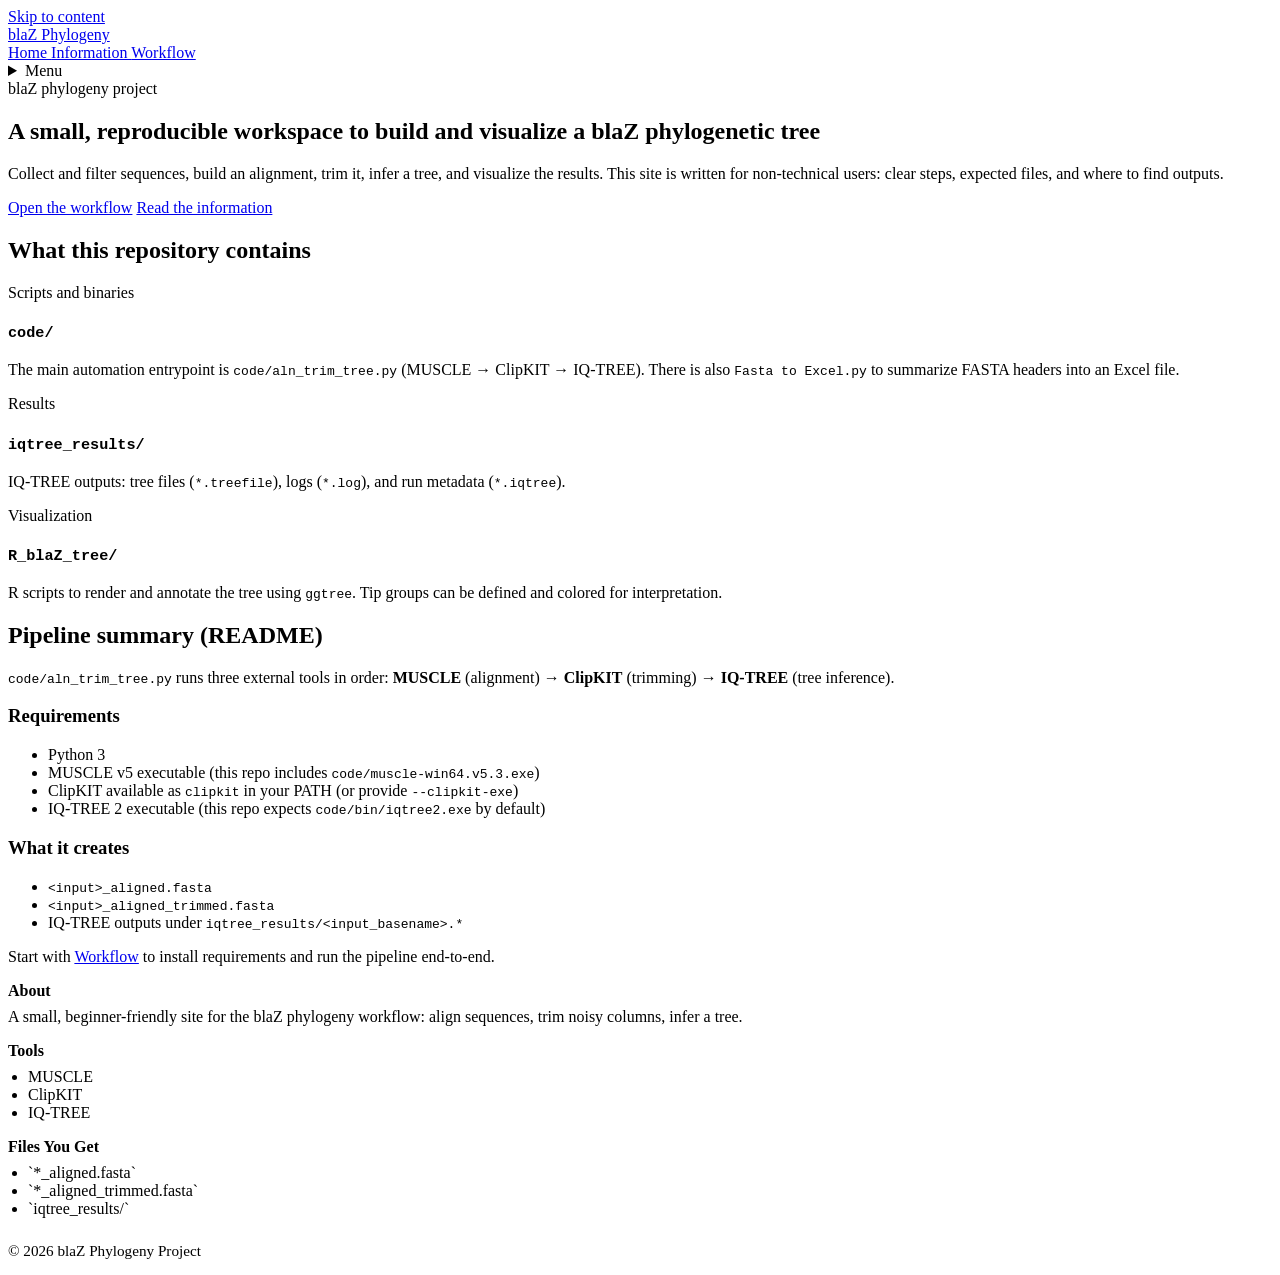
==== docs/index.html @ 49923870 "Remove index.html and add new documentation files for the blaZ Phylogeny Project, including about, g" ====
<!DOCTYPE html><html lang="en"> <head><meta charset="UTF-8"><meta name="viewport" content="width=device-width, initial-scale=1"><meta name="description" content="Learn about the blaZ Phylogeny Project - Bioinformatics analysis for antibiotic resistance genes"><title>Home | blaZ Phylogeny</title><link rel="icon" type="image/svg+xml" href="/favicon.svg"><link rel="stylesheet" href="/_astro/Layout.DO8YspjS.css"></head> <body> <a class="skip-link" href="#main">Skip to content</a> <header class="site-header"> <div class="container"> <div class="header-row"> <a class="brand" href="/" aria-label="blaZ Phylogeny"> <span class="brand-mark" aria-hidden="true"></span> <span>blaZ Phylogeny</span> </a> <nav class="nav nav-desktop" aria-label="Primary"> <a class="nav-link is-active" href="/" aria-current="page"> Home </a><a class="nav-link" href="/about"> Information </a><a class="nav-link" href="/guide"> Workflow </a> </nav> <details class="nav-mobile"> <summary aria-label="Open menu">Menu</summary> <nav class="nav-mobile-panel" aria-label="Mobile"> <a class="nav-link is-active" href="/" aria-current="page"> Home </a><a class="nav-link" href="/about"> Information </a><a class="nav-link" href="/guide"> Workflow </a> </nav> </details> </div> </div> </header> <main id="main" class="main">  <div class="container"> <section class="hero"> <div class="kicker">blaZ phylogeny project</div> <h1>A small, reproducible workspace to build and visualize a blaZ phylogenetic tree</h1> <p class="lead">
Collect and filter sequences, build an alignment, trim it, infer a tree, and visualize the results.
        This site is written for non-technical users: clear steps, expected files, and where to find outputs.
</p> <div class="actions"> <a class="btn btn-primary" href="/guide">Open the workflow</a> <a class="btn btn-secondary" href="/about">Read the information</a> </div> </section> <section class="section"> <h2>What this repository contains</h2> <div class="grid-3" style="margin-top: 1rem;"> <div class="card"> <div class="muted">Scripts and binaries</div> <h3><code>code/</code></h3> <p class="muted">
The main automation entrypoint is <code>code/aln_trim_tree.py</code> (MUSCLE → ClipKIT → IQ-TREE).
            There is also <code>Fasta to Excel.py</code> to summarize FASTA headers into an Excel file.
</p> </div> <div class="card"> <div class="muted">Results</div> <h3><code>iqtree_results/</code></h3> <p class="muted">
IQ-TREE outputs: tree files (<code>*.treefile</code>), logs (<code>*.log</code>), and run metadata (<code>*.iqtree</code>).
</p> </div> <div class="card"> <div class="muted">Visualization</div> <h3><code>R_blaZ_tree/</code></h3> <p class="muted">
R scripts to render and annotate the tree using <code>ggtree</code>.
            Tip groups can be defined and colored for interpretation.
</p> </div> </div> </section> <section class="section"> <h2>Pipeline summary (README)</h2> <div class="callout" style="margin-top: 1rem;"> <div class="prose"> <p> <code>code/aln_trim_tree.py</code> runs three external tools in order:
<strong>MUSCLE</strong> (alignment) → <strong>ClipKIT</strong> (trimming) → <strong>IQ-TREE</strong> (tree inference).
</p> <h3>Requirements</h3> <ul> <li>Python 3</li> <li>MUSCLE v5 executable (this repo includes <code>code/muscle-win64.v5.3.exe</code>)</li> <li>ClipKIT available as <code>clipkit</code> in your PATH (or provide <code>--clipkit-exe</code>)</li> <li>IQ-TREE 2 executable (this repo expects <code>code/bin/iqtree2.exe</code> by default)</li> </ul> <h3>What it creates</h3> <ul> <li><code>&lt;input&gt;_aligned.fasta</code></li> <li><code>&lt;input&gt;_aligned_trimmed.fasta</code></li> <li>IQ-TREE outputs under <code>iqtree_results/&lt;input_basename&gt;.*</code></li> </ul> <p>
Start with <a href="/guide">Workflow</a> to install requirements and run the pipeline end-to-end.
</p> </div> </div> </section> </div>  </main> <footer class="footer"> <div class="container"> <div class="footer-grid"> <div> <strong>About</strong> <p class="muted" style="margin-top: 0.5rem;">
A small, beginner-friendly site for the blaZ phylogeny workflow: align sequences, trim noisy columns, infer a tree.
</p> </div> <div> <strong>Tools</strong> <ul style="margin-top: 0.5rem; padding-left: 1.25rem;" class="muted"> <li>MUSCLE</li> <li>ClipKIT</li> <li>IQ-TREE</li> </ul> </div> <div> <strong>Files You Get</strong> <ul style="margin-top: 0.5rem; padding-left: 1.25rem;" class="muted"> <li>`*_aligned.fasta`</li> <li>`*_aligned_trimmed.fasta`</li> <li>`iqtree_results/`</li> </ul> </div> </div> <p class="muted" style="margin-top: 1.5rem; font-size: 0.95rem;">
© 2026 blaZ Phylogeny Project
</p> </div> </footer> </body></html>
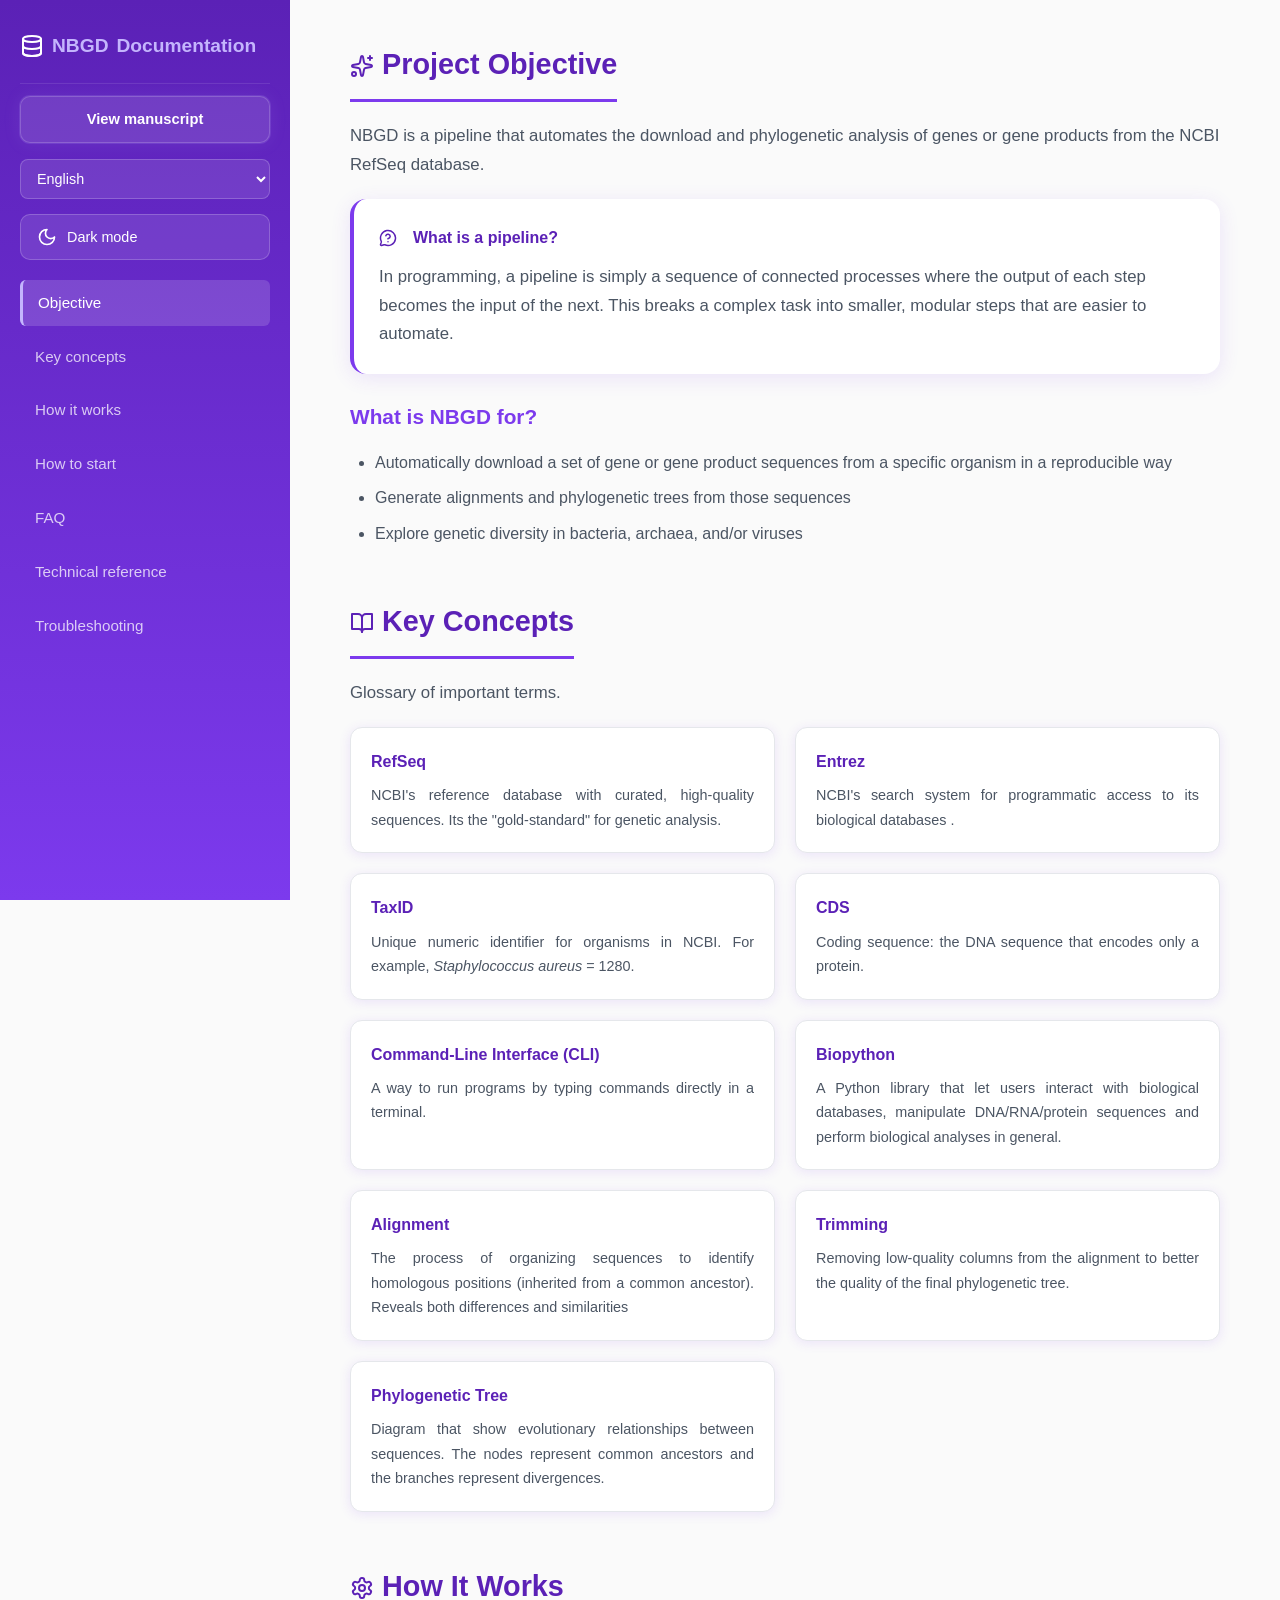
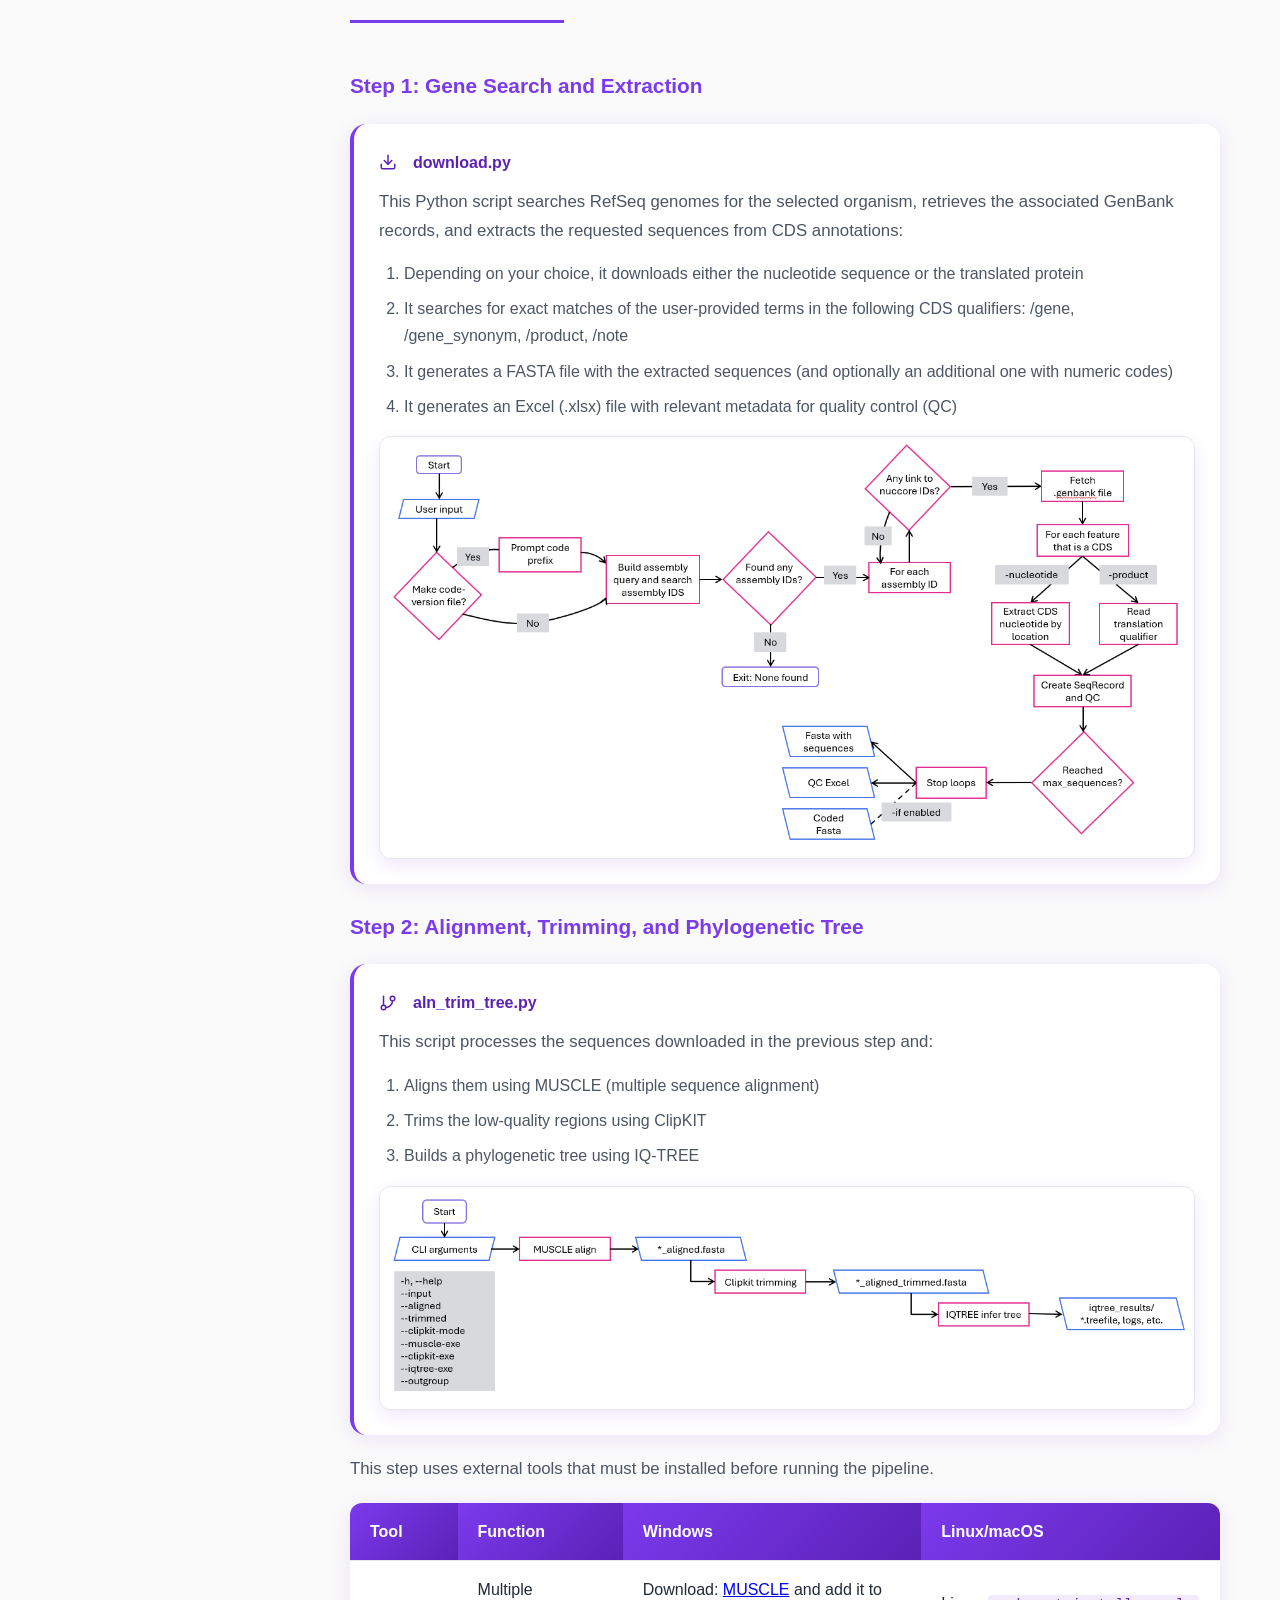
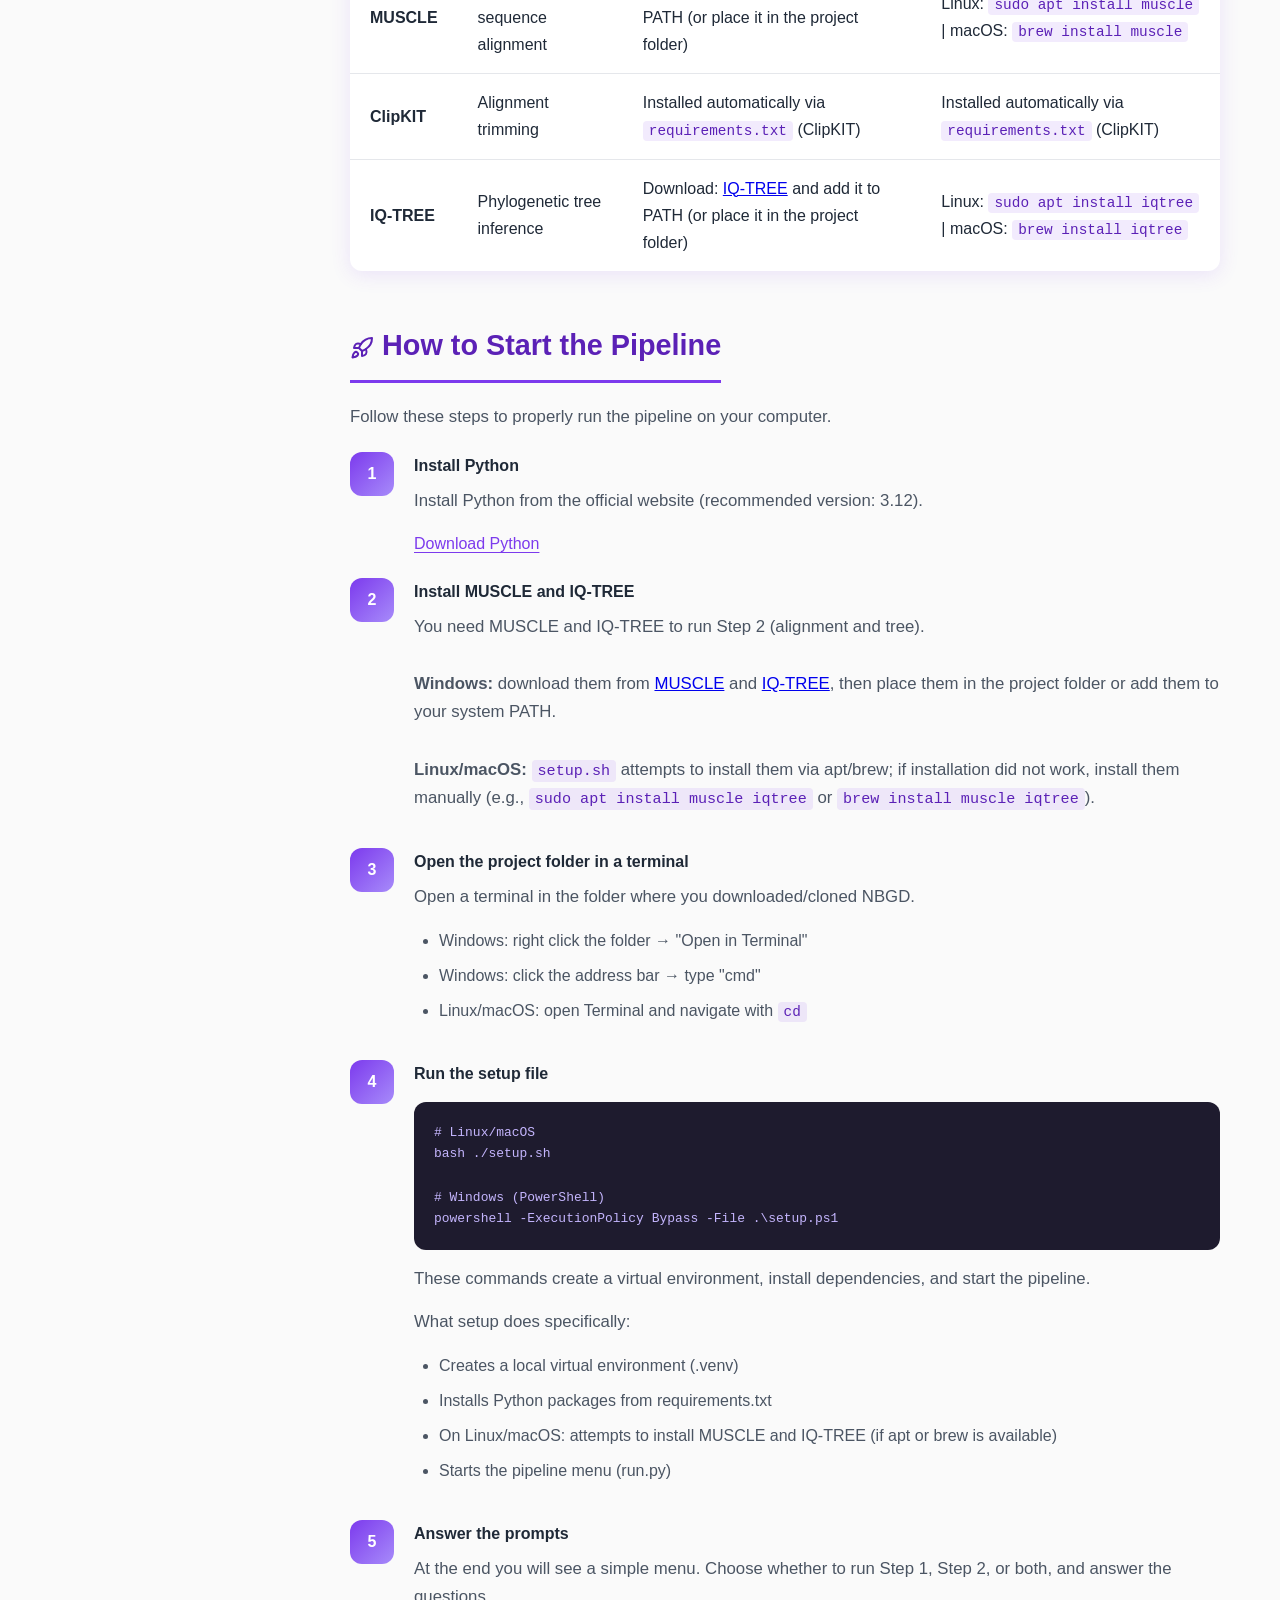
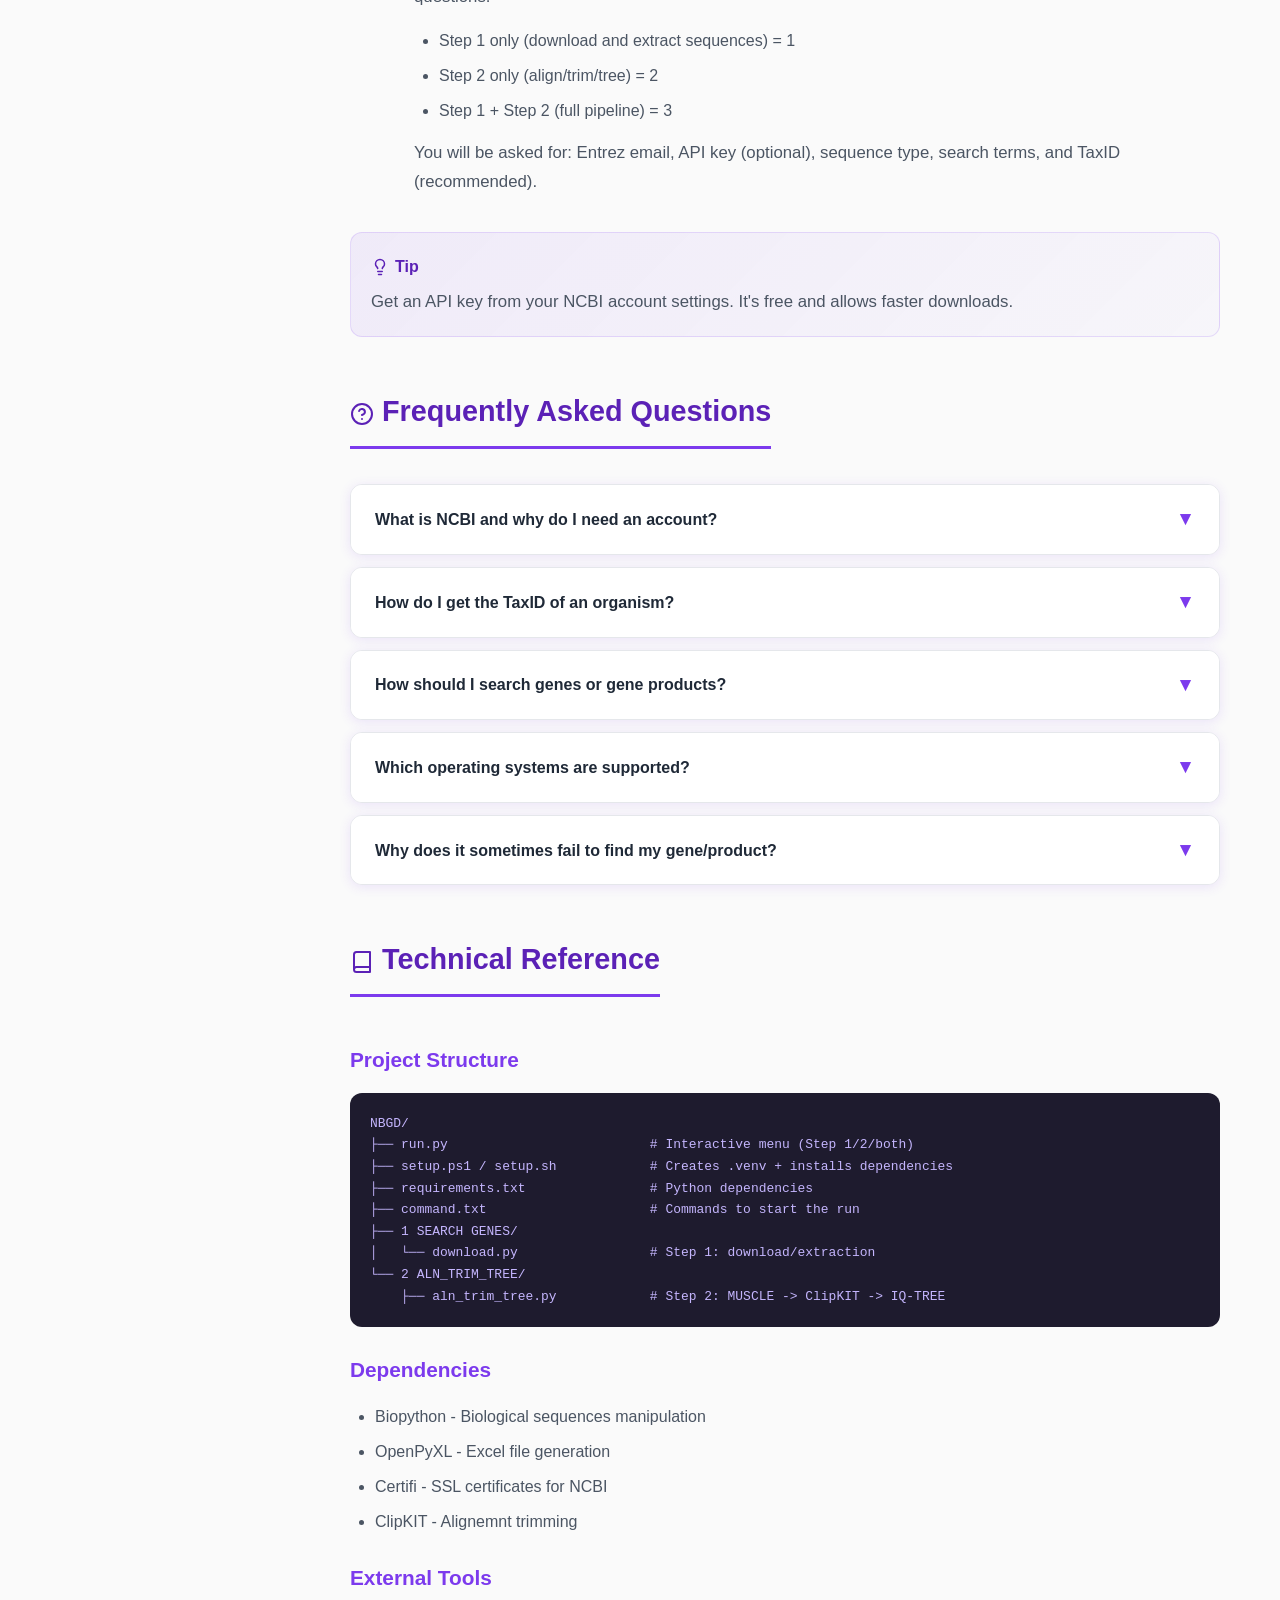
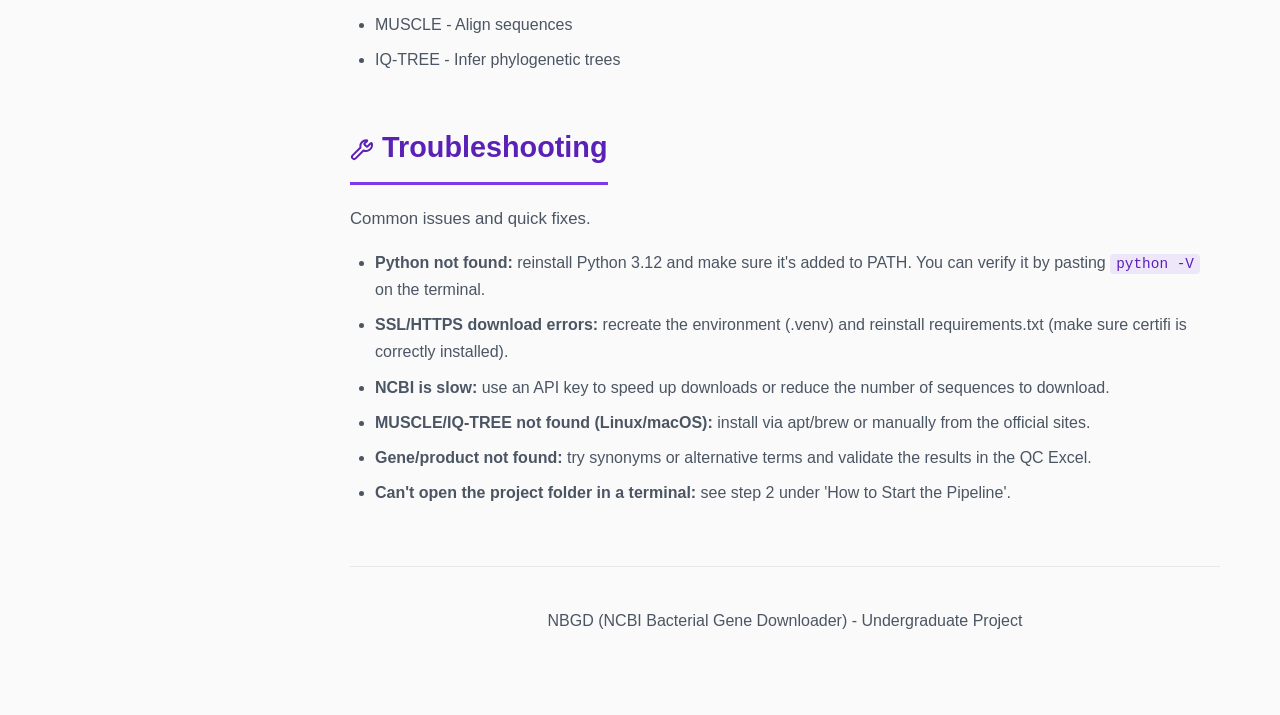
==== commit fd526436: "webpage" ====
--- a/docs/index.html
+++ b/docs/index.html
@@ -1,20 +1,297 @@
-<!DOCTYPE html><html lang="en"> <head><meta charset="UTF-8"><meta name="viewport" content="width=device-width, initial-scale=1"><meta name="description" content="Learn about the blaZ Phylogeny Project - Bioinformatics analysis for antibiotic resistance genes"><title>Home | blaZ Phylogeny</title><link rel="icon" type="image/svg+xml" href="/favicon.svg"><link rel="stylesheet" href="/_astro/Layout.DO8YspjS.css"></head> <body> <a class="skip-link" href="#main">Skip to content</a> <header class="site-header"> <div class="container"> <div class="header-row"> <a class="brand" href="/" aria-label="blaZ Phylogeny"> <span class="brand-mark" aria-hidden="true"></span> <span>blaZ Phylogeny</span> </a> <nav class="nav nav-desktop" aria-label="Primary"> <a class="nav-link is-active" href="/" aria-current="page"> Home </a><a class="nav-link" href="/about"> Information </a><a class="nav-link" href="/guide"> Workflow </a> </nav> <details class="nav-mobile"> <summary aria-label="Open menu">Menu</summary> <nav class="nav-mobile-panel" aria-label="Mobile"> <a class="nav-link is-active" href="/" aria-current="page"> Home </a><a class="nav-link" href="/about"> Information </a><a class="nav-link" href="/guide"> Workflow </a> </nav> </details> </div> </div> </header> <main id="main" class="main">  <div class="container"> <section class="hero"> <div class="kicker">blaZ phylogeny project</div> <h1>A small, reproducible workspace to build and visualize a blaZ phylogenetic tree</h1> <p class="lead">
-Collect and filter sequences, build an alignment, trim it, infer a tree, and visualize the results.
-        This site is written for non-technical users: clear steps, expected files, and where to find outputs.
-</p> <div class="actions"> <a class="btn btn-primary" href="/guide">Open the workflow</a> <a class="btn btn-secondary" href="/about">Read the information</a> </div> </section> <section class="section"> <h2>What this repository contains</h2> <div class="grid-3" style="margin-top: 1rem;"> <div class="card"> <div class="muted">Scripts and binaries</div> <h3><code>code/</code></h3> <p class="muted">
-The main automation entrypoint is <code>code/aln_trim_tree.py</code> (MUSCLE → ClipKIT → IQ-TREE).
-            There is also <code>Fasta to Excel.py</code> to summarize FASTA headers into an Excel file.
-</p> </div> <div class="card"> <div class="muted">Results</div> <h3><code>iqtree_results/</code></h3> <p class="muted">
-IQ-TREE outputs: tree files (<code>*.treefile</code>), logs (<code>*.log</code>), and run metadata (<code>*.iqtree</code>).
-</p> </div> <div class="card"> <div class="muted">Visualization</div> <h3><code>R_blaZ_tree/</code></h3> <p class="muted">
-R scripts to render and annotate the tree using <code>ggtree</code>.
-            Tip groups can be defined and colored for interpretation.
-</p> </div> </div> </section> <section class="section"> <h2>Pipeline summary (README)</h2> <div class="callout" style="margin-top: 1rem;"> <div class="prose"> <p> <code>code/aln_trim_tree.py</code> runs three external tools in order:
-<strong>MUSCLE</strong> (alignment) → <strong>ClipKIT</strong> (trimming) → <strong>IQ-TREE</strong> (tree inference).
-</p> <h3>Requirements</h3> <ul> <li>Python 3</li> <li>MUSCLE v5 executable (this repo includes <code>code/muscle-win64.v5.3.exe</code>)</li> <li>ClipKIT available as <code>clipkit</code> in your PATH (or provide <code>--clipkit-exe</code>)</li> <li>IQ-TREE 2 executable (this repo expects <code>code/bin/iqtree2.exe</code> by default)</li> </ul> <h3>What it creates</h3> <ul> <li><code>&lt;input&gt;_aligned.fasta</code></li> <li><code>&lt;input&gt;_aligned_trimmed.fasta</code></li> <li>IQ-TREE outputs under <code>iqtree_results/&lt;input_basename&gt;.*</code></li> </ul> <p>
-Start with <a href="/guide">Workflow</a> to install requirements and run the pipeline end-to-end.
-</p> </div> </div> </section> </div>  </main> <footer class="footer"> <div class="container"> <div class="footer-grid"> <div> <strong>About</strong> <p class="muted" style="margin-top: 0.5rem;">
-A small, beginner-friendly site for the blaZ phylogeny workflow: align sequences, trim noisy columns, infer a tree.
-</p> </div> <div> <strong>Tools</strong> <ul style="margin-top: 0.5rem; padding-left: 1.25rem;" class="muted"> <li>MUSCLE</li> <li>ClipKIT</li> <li>IQ-TREE</li> </ul> </div> <div> <strong>Files You Get</strong> <ul style="margin-top: 0.5rem; padding-left: 1.25rem;" class="muted"> <li>`*_aligned.fasta`</li> <li>`*_aligned_trimmed.fasta`</li> <li>`iqtree_results/`</li> </ul> </div> </div> <p class="muted" style="margin-top: 1.5rem; font-size: 0.95rem;">
-© 2026 blaZ Phylogeny Project
-</p> </div> </footer> </body></html>+<!DOCTYPE html>
+<html lang="es">
+<head>
+    <meta charset="UTF-8">
+    <meta name="viewport" content="width=device-width, initial-scale=1.0">
+    <title>NBGD Documentación</title>
+    <link rel="stylesheet" href="styles.css">
+</head>
+<body>
+    <nav class="sidebar">
+        <div class="sidebar-logo">
+        <svg xmlns="http://www.w3.org/2000/svg" width="24" height="24" viewBox="0 0 24 24" fill="none" stroke="currentColor" stroke-width="2" stroke-linecap="round" stroke-linejoin="round"><ellipse cx="12" cy="5" rx="9" ry="3"/><path d="M3 5v14c0 1.66 4 3 9 3s9-1.34 9-3V5"/><path d="M3 12c0 1.66 4 3 9 3s9-1.34 9-3"/><path d="M3 19c0 1.66 4 3 9 3s9-1.34 9-3"/></svg>
+        <span data-i18n="nav.logo">NBGD</span> <span data-i18n="nav.documentation">Documentación</span>
+    </div>
+
+        <a class="manuscript-button" href="NBDG.PDF" target="_blank" rel="noopener" data-i18n="nav.manuscript">Ver manuscrito</a>
+
+        <div class="language-selector">
+            <select id="languageSelect">
+                <option value="es">Español</option>
+                <option value="ca">Català</option>
+                <option value="en">English</option>
+            </select>
+        </div>
+        <button class="theme-toggle" id="themeToggle" aria-label="Cambiar modo oscuro">
+            <svg class="theme-icon theme-icon-moon" xmlns="http://www.w3.org/2000/svg" width="20" height="20" viewBox="0 0 24 24" fill="none" stroke="currentColor" stroke-width="2" stroke-linecap="round" stroke-linejoin="round"><path d="M12 3a6 6 0 0 0 9 9 9 9 0 1 1-9-9Z"/></svg>
+            <svg class="theme-icon theme-icon-sun" xmlns="http://www.w3.org/2000/svg" width="20" height="20" viewBox="0 0 24 24" fill="none" stroke="currentColor" stroke-width="2" stroke-linecap="round" stroke-linejoin="round" style="display: none;"><circle cx="12" cy="12" r="4"/><path d="M12 2v2"/><path d="M12 20v2"/><path d="m4.93 4.93 1.41 1.41"/><path d="m17.66 17.66 1.41 1.41"/><path d="M2 12h2"/><path d="M20 12h2"/><path d="m6.34 17.66-1.41 1.41"/><path d="m19.07 4.93-1.41 1.41"/></svg>
+            <span class="theme-text" data-i18n="theme.dark">Modo oscuro</span>
+        </button>
+        <ul class="nav-links">
+            <li><a href="#objective" data-i18n="nav.objective">Objetivo</a></li>
+            <li><a href="#concepts" data-i18n="nav.concepts">Conceptos clave</a></li>
+            <li><a href="#how-it-works" data-i18n="nav.howItWorks">Cómo funciona</a></li>
+            <li><a href="#getting-started" data-i18n="nav.gettingStarted">Inicio rápido</a></li>
+            <li><a href="#faq" data-i18n="nav.faq">FAQ</a></li>
+            <li><a href="#reference" data-i18n="nav.reference">Referencia técnica</a></li>
+            <li><a href="#troubleshooting" data-i18n="nav.troubleshooting">Troubleshooting</a></li>
+        </ul>
+    </nav>
+
+    <main class="main-content">
+        <div class="container">
+            <!-- Objective -->
+            <section id="objective">
+                <h2><svg xmlns="http://www.w3.org/2000/svg" width="24" height="24" viewBox="0 0 24 24" fill="none" stroke="currentColor" stroke-width="2" stroke-linecap="round" stroke-linejoin="round" class="lucide lucide-sparkles-icon lucide-sparkles" style="vertical-align: middle; margin-right: 8px;"><path d="M11.017 2.814a1 1 0 0 1 1.966 0l1.051 5.558a2 2 0 0 0 1.594 1.594l5.558 1.051a1 1 0 0 1 0 1.966l-5.558 1.051a2 2 0 0 0-1.594 1.594l-1.051 5.558a1 1 0 0 1-1.966 0l-1.051-5.558a2 2 0 0 0-1.594-1.594l-5.558-1.051a1 1 0 0 1 0-1.966l5.558-1.051a2 2 0 0 0 1.594-1.594z"/><path d="M20 2v4"/><path d="M22 4h-4"/><circle cx="4" cy="20" r="2"/></svg><span data-i18n="objective.title">Objetivo del Proyecto</span></h2>
+                <p data-i18n="objective.description">NBGD es una pipeline que automatiza la descarga y el análisis filogenético de genes o productos génicos desde la base de datos de NCBI RefSeq.</p>
+
+                <div class="card">
+                    <h4>
+                        <svg xmlns="http://www.w3.org/2000/svg" width="18" height="18" viewBox="0 0 24 24" fill="none" stroke="currentColor" stroke-width="2" stroke-linecap="round" stroke-linejoin="round" class="lucide lucide-message-circle-question-mark-icon lucide-message-circle-question-mark" style="vertical-align: middle; margin-right: 6px;"><path d="M2.992 16.342a2 2 0 0 1 .094 1.167l-1.065 3.29a1 1 0 0 0 1.236 1.168l3.413-.998a2 2 0 0 1 1.099.092 10 10 0 1 0-4.777-4.719"/><path d="M9.09 9a3 3 0 0 1 5.83 1c0 2-3 3-3 3"/><path d="M12 17h.01"/></svg>
+                        <span data-i18n="objective.whatIsPhylogeny">¿Qué es una pipeline?</span>
+                    </h4>
+                    <p data-i18n="objective.phylogenyDescription">En programación una pipeline no es más que una secuencia de procesos conectados entre sí, donde la salida de cada paso es la entrada del siguiente. Esto permite dividir una tarea compleja en pasos más pequeños y modulares, lo que hace que sea más fácil automatizarla.</p>
+                </div>
+
+                <h3 data-i18n="objective.purpose">¿Para qué sirve?</h3>
+                <ul id="objectivePurposes">
+                    <li>Descargar lotes grandes de secuencias de manera reproducible (RefSeq)</li>
+                    <li>Generar alineamientos y árboles filogenéticos a partir de un FASTA</li>
+                    <li>Hacer QC (control de calidad) con un Excel con metadatos</li>
+                    <li>Explorar diversidad genética en bacterias, arqueas o virus</li>
+                </ul>
+            </section>
+
+            <!-- Key Concepts -->
+            <section id="concepts">
+                <h2><svg xmlns="http://www.w3.org/2000/svg" width="24" height="24" viewBox="0 0 24 24" fill="none" stroke="currentColor" stroke-width="2" stroke-linecap="round" stroke-linejoin="round" style="vertical-align: middle; margin-right: 8px;"><path d="M2 3h6a4 4 0 0 1 4 4v14a3 3 0 0 0-3-3H2z"/><path d="M22 3h-6a4 4 0 0 0-4 4v14a3 3 0 0 1 3-3h7z"/></svg><span data-i18n="concepts.title">Conceptos Clave</span></h2>
+                <p data-i18n="concepts.description">Glosario de términos importantes para entender el pipeline y el análisis filogenético.</p>
+
+                <div class="glossary-grid">
+                    <div class="glossary-item">
+                        <h4 data-i18n="concepts.refSeq.title">RefSeq</h4>
+                        <p data-i18n="concepts.refSeq.description">Base de datos de referencia de NCBI con secuencias curadas y de alta calidad. Es el "estándar oficial" para análisis genéticos.</p>
+                    </div>
+                    <div class="glossary-item">
+                        <h4 data-i18n="concepts.entrez.title">Entrez</h4>
+                        <p data-i18n="concepts.entrez.description">Sistema de búsqueda de NCBI que permite acceder programáticamente a sus bases de datos biológicas.</p>
+                    </div>
+                    <div class="glossary-item">
+                        <h4 data-i18n="concepts.taxId.title">TaxID</h4>
+                        <p data-i18n-html="concepts.taxId.description">Identificador numérico único para organismos en NCBI. Por ejemplo, <em>Staphylococcus aureus</em> = 1280.</p>
+                    </div>
+                    <div class="glossary-item">
+                        <h4 data-i18n="concepts.cds.title">CDS (Coding DNA Sequence)</h4>
+                        <p data-i18n="concepts.cds.description">Secuencia de codificación: la parte del ADN que codifica para una proteína. Contiene la información genética real.</p>
+                    </div>
+                    <div class="glossary-item">
+                        <h4 data-i18n="concepts.cli.title">Command-Line Interface (CLI)</h4>
+                        <p data-i18n="concepts.cli.description">Interfaz de línea de comandos: una forma de ejecutar programas escribiendo comandos en una terminal.</p>
+                    </div>
+                    <div class="glossary-item">
+                        <h4 data-i18n="concepts.biopython.title">Biopython</h4>
+                        <p data-i18n="concepts.biopython.description">Librería de Python para manipular secuencias biológicas y formatos comunes (GenBank, FASTA, etc.).</p>
+                    </div>
+                    <div class="glossary-item">
+                        <h4 data-i18n="concepts.alignment.title">Alineamiento</h4>
+                        <p data-i18n="concepts.alignment.description">Proceso de organizar secuencias para identificar posiciones homologas (heredadas de un ancestro común). Revela similitudes y diferencias.</p>
+                    </div>
+                    <div class="glossary-item">
+                        <h4 data-i18n="concepts.trimming.title">Recorte (Trimming)</h4>
+                        <p data-i18n="concepts.trimming.description">Eliminar columnas dudosas o con muchos huecos del alineamiento para mejorar la calidad del árbol filogenético.</p>
+                    </div>
+                    <div class="glossary-item">
+                        <h4 data-i18n="concepts.phylogeneticTree.title">Árbol Filogenético</h4>
+                        <p data-i18n="concepts.phylogeneticTree.description">Diagma que muestra las relaciones evolutivas entre secuencias. Los nodos representan ancestros comunes y las ramas muestran divergencia.</p>
+                    </div>
+                </div>
+            </section>
+
+            <!-- How It Works -->
+            <section id="how-it-works">
+                <h2><svg xmlns="http://www.w3.org/2000/svg" width="24" height="24" viewBox="0 0 24 24" fill="none" stroke="currentColor" stroke-width="2" stroke-linecap="round" stroke-linejoin="round" style="vertical-align: middle; margin-right: 8px;"><path d="M12.22 2h-.44a2 2 0 0 0-2 2v.18a2 2 0 0 1-1 1.73l-.43.25a2 2 0 0 1-2 0l-.15-.08a2 2 0 0 0-2.73.73l-.22.38a2 2 0 0 0 .73 2.73l.15.1a2 2 0 0 1 1 1.72v.51a2 2 0 0 1-1 1.74l-.15.09a2 2 0 0 0-.73 2.73l.22.38a2 2 0 0 0 2.73.73l.15-.08a2 2 0 0 1 2 0l.43.25a2 2 0 0 1 1 1.73V20a2 2 0 0 0 2 2h.44a2 2 0 0 0 2-2v-.18a2 2 0 0 1 1-1.73l.43-.25a2 2 0 0 1 2 0l.15.08a2 2 0 0 0 2.73-.73l.22-.39a2 2 0 0 0-.73-2.73l-.15-.08a2 2 0 0 1-1-1.74v-.5a2 2 0 0 1 1-1.74l.15-.09a2 2 0 0 0 .73-2.73l-.22-.38a2 2 0 0 0-2.73-.73l-.15.08a2 2 0 0 1-2 0l-.43-.25a2 2 0 0 1-1-1.73V4a2 2 0 0 0-2-2z"/><circle cx="12" cy="12" r="3"/></svg><span data-i18n="howItWorks.title">Cómo Funciona</span></h2>
+
+                <h3 data-i18n="howItWorks.step1Title">Paso 1: Búsqueda y Extracción de Genes</h3>
+                <div class="card">
+                    <h4><svg xmlns="http://www.w3.org/2000/svg" width="18" height="18" viewBox="0 0 24 24" fill="none" stroke="currentColor" stroke-width="2" stroke-linecap="round" stroke-linejoin="round" style="vertical-align: middle; margin-right: 6px;"><path d="M21 15v4a2 2 0 0 1-2 2H5a2 2 0 0 1-2-2v-4"/><polyline points="7 10 12 15 17 10"/><line x1="12" x2="12" y1="15" y2="3"/></svg><span data-i18n="howItWorks.step1Script">download.py</span></h4>
+                    <p data-i18n="howItWorks.step1Description">Este script busca ensamblados RefSeq, sigue enlaces a nuccore y extrae secuencias por anotación:</p>
+                    <ol id="step1Items">
+                        <li>Permite elegir secuencias de nucleótido (CDS) o proteínas (traducción)</li>
+                        <li>Busca por términos (genes o productos) en qualifiers: /gene, /gene_synonym, /product, /note</li>
+                        <li>Genera un FASTA con las secuencias extraídas (y opcionalmente uno codificado)</li>
+                        <li>Genera un Excel (.xlsx) con metadatos para control de calidad (QC)</li>
+                    </ol>
+                    <figure class="workflow-figure">
+                        <img src="step1.PNG" alt="Workflow del paso 1 (download.py)" loading="lazy">
+                    </figure>
+                </div>
+
+                <h3 data-i18n="howItWorks.step2Title">Paso 2: Alineamiento, Poda y Árbol Filogenético</h3>
+                <div class="card">
+                    <h4><svg xmlns="http://www.w3.org/2000/svg" width="18" height="18" viewBox="0 0 24 24" fill="none" stroke="currentColor" stroke-width="2" stroke-linecap="round" stroke-linejoin="round" style="vertical-align: middle; margin-right: 6px;"><line x1="6" x2="6" y1="3" y2="15"/><circle cx="18" cy="6" r="3"/><circle cx="6" cy="18" r="3"/><path d="M18 9a9 9 0 0 1-9 9"/></svg><span data-i18n="howItWorks.step2Script">aln_trim_tree.py</span></h4>
+                    <p data-i18n="howItWorks.step2Description">Este script procesa las secuencias descargadas:</p>
+                    <ol id="step2Items">
+                        <li><strong>Alinea</strong> las secuencias usando <em>MUSCLE</em> (alineamiento múltiple)</li>
+                        <li><strong>Poda</strong> las regiones problemáticas usando <em>ClipKIT</em></li>
+                        <li><strong>Construye</strong> un árbol filogenético usando <em>IQ-TREE</em></li>
+                    </ol>
+                    <figure class="workflow-figure">
+                        <img src="step2.PNG" alt="Workflow del paso 2 (aln_trim_tree.py)" loading="lazy">
+                    </figure>
+                </div>
+
+                <p class="tools-intro" data-i18n="howItWorks.toolsIntro">Este paso usa herramientas externas que deben estar instaladas antes de empezar la pipeline.</p>
+                <table class="tools-table">
+                    <thead>
+                        <tr>
+                            <th data-i18n="howItWorks.table.tool">Herramienta</th>
+                            <th data-i18n="howItWorks.table.function">Función</th>
+                            <th data-i18n="howItWorks.table.windows">Windows</th>
+                            <th data-i18n="howItWorks.table.linuxMac">Linux/macOS</th>
+                        </tr>
+                    </thead>
+                    <tbody>
+                        <tr>
+                            <td><strong>MUSCLE</strong></td>
+                            <td data-i18n="howItWorks.table.muscle.function">Alineamiento múltiple de secuencias</td>
+                            <td data-i18n-html="howItWorks.table.muscle.windows">Descargar e instalar</td>
+                            <td data-i18n-html="howItWorks.table.muscle.linuxMac">Instalar con apt/brew</td>
+                        </tr>
+                        <tr>
+                            <td><strong>ClipKIT</strong></td>
+                            <td data-i18n="howItWorks.table.clipkit.function">Poda de alineamientos</td>
+                            <td data-i18n-html="howItWorks.table.clipkit.windows">Se instala con requirements.txt</td>
+                            <td data-i18n-html="howItWorks.table.clipkit.linuxMac">Se instala con requirements.txt</td>
+                        </tr>
+                        <tr>
+                            <td><strong>IQ-TREE</strong></td>
+                            <td data-i18n="howItWorks.table.iqtree.function">Construcción de árboles filogenéticos</td>
+                            <td data-i18n-html="howItWorks.table.iqtree.windows">Descargar e instalar</td>
+                            <td data-i18n-html="howItWorks.table.iqtree.linuxMac">Instalar con apt/brew</td>
+                        </tr>
+                    </tbody>
+                </table>
+            </section>
+
+            <!-- Getting Started -->
+            <section id="getting-started">
+                <h2><svg xmlns="http://www.w3.org/2000/svg" width="24" height="24" viewBox="0 0 24 24" fill="none" stroke="currentColor" stroke-width="2" stroke-linecap="round" stroke-linejoin="round" style="vertical-align: middle; margin-right: 8px;"><path d="M4.5 16.5c-1.5 1.26-2 5-2 5s3.74-.5 5-2c.71-.84.7-2.13-.09-2.91a2.18 2.18 0 0 0-2.91-.09z"/><path d="m12 15-3-3a22 22 0 0 1 2-3.95A12.88 12.88 0 0 1 22 2c0 2.72-.78 7.5-6 11a22.35 22.35 0 0 1-4 2z"/><path d="M9 12H4s.55-3.03 2-4c1.62-1.08 5 0 5 0"/><path d="M12 15v5s3.03-.55 4-2c1.08-1.62 0-5 0-5"/></svg><span data-i18n="gettingStarted.title">Inicio Rápido</span></h2>
+                <p data-i18n="gettingStarted.description">Sigue estos pasos para ejecutar el pipeline en tu computadora.</p>
+
+                <div class="start-steps">
+                    <div class="start-step">
+                        <div class="step-number">1</div>
+                        <div class="step-content">
+                            <h4 data-i18n="gettingStarted.step1Title">Instalar Python</h4>
+                            <p data-i18n="gettingStarted.step1Desc">Instala Python desde la web oficial (versión recomendada: 3.12).</p>
+                            <a class="inline-link" href="https://www.python.org/downloads/" target="_blank" rel="noopener" data-i18n="gettingStarted.step1LinkText">Descargar Python</a>
+                        </div>
+                    </div>
+
+                    <div class="start-step">
+                        <div class="step-number">2</div>
+                        <div class="step-content">
+                            <h4 data-i18n="gettingStarted.step2Title">Instalar MUSCLE e IQ-TREE</h4>
+                            <p data-i18n-html="gettingStarted.step2Desc">Comprueba que MUSCLE e IQ-TREE están disponibles antes de ejecutar el Paso 2.</p>
+                        </div>
+                    </div>
+
+                    <div class="start-step">
+                        <div class="step-number">3</div>
+                        <div class="step-content">
+                            <h4 data-i18n="gettingStarted.step3Title">Abrir la carpeta del proyecto en la terminal</h4>
+                            <p data-i18n="gettingStarted.step3Desc">Abre una terminal en la carpeta donde descargaste/clonaste NBGD.</p>
+                            <ul id="terminalMethods">
+                            </ul>
+                        </div>
+                    </div>
+
+                    <div class="start-step">
+                        <div class="step-number">4</div>
+                        <div class="step-content">
+                            <h4 data-i18n="gettingStarted.step4Title">Ejecutar el setup</h4>
+                            <pre><code data-i18n="gettingStarted.step4Code"># Linux/macOS
+bash ./setup.sh
+
+# Windows (PowerShell)
+powershell -ExecutionPolicy Bypass -File .\setup.ps1</code></pre>
+                            <p data-i18n="gettingStarted.step4Desc">Estos comandos crean un entorno virtual, instalan dependencias y arrancan la pipeline.</p>
+                            <p data-i18n="gettingStarted.step4WhatItDoes">Qué hace el setup:</p>
+                            <ul id="setupWhatItDoes"></ul>
+                        </div>
+                    </div>
+
+                    <div class="start-step">
+                        <div class="step-number">5</div>
+                        <div class="step-content">
+                            <h4 data-i18n="gettingStarted.step5Title">Responder a los prompts</h4>
+                            <p data-i18n="gettingStarted.step5Desc">Al final verás un menú sencillo. Elige si quieres ejecutar el Paso 1, el Paso 2 o ambos, y contesta a las preguntas.</p>
+                            <ul id="afterSetupOptions"></ul>
+                            <p data-i18n="gettingStarted.step5Prompts">Normalmente se te pedirá: email de Entrez, API key (opcional), tipo de secuencia, términos de búsqueda y TaxID (recomendado).</p>
+                        </div>
+                    </div>
+                </div>
+
+                <div class="concept-box">
+                    <strong><svg xmlns="http://www.w3.org/2000/svg" width="18" height="18" viewBox="0 0 24 24" fill="none" stroke="currentColor" stroke-width="2" stroke-linecap="round" stroke-linejoin="round" style="vertical-align: middle; margin-right: 6px;"><path d="M15 14c.2-1 .7-1.7 1.5-2.5 1-.9 1.5-2.2 1.5-3.5A6 6 0 0 0 6 8c0 1 .2 2.2 1.5 3.5.7.7 1.3 1.5 1.5 2.5"/><path d="M9 18h6"/><path d="M10 22h4"/></svg><span data-i18n="gettingStarted.tip.title">Consejo</span></strong>
+                    <p data-i18n="gettingStarted.tip.content">Obtén una clave API de NCBI en <a href="https://www.ncbi.nlm.nih.gov/account/" target="_blank">tu cuenta de NCBI</a>. Es gratuita y permite descargas más rápidas.</p>
+                </div>
+            </section>
+
+            <!-- FAQ -->
+            <section id="faq">
+                <h2><svg xmlns="http://www.w3.org/2000/svg" width="24" height="24" viewBox="0 0 24 24" fill="none" stroke="currentColor" stroke-width="2" stroke-linecap="round" stroke-linejoin="round" style="vertical-align: middle; margin-right: 8px;"><circle cx="12" cy="12" r="10"/><path d="M9.09 9a3 3 0 0 1 5.83 1c0 2-3 3-3 3"/><path d="M12 17h.01"/></svg><span data-i18n="faq.title">Preguntas Frecuentes</span></h2>
+
+                <div class="accordion" id="faqAccordion">
+                </div>
+            </section>
+
+            <!-- Technical Reference -->
+            <section id="reference">
+                <h2><svg xmlns="http://www.w3.org/2000/svg" width="24" height="24" viewBox="0 0 24 24" fill="none" stroke="currentColor" stroke-width="2" stroke-linecap="round" stroke-linejoin="round" style="vertical-align: middle; margin-right: 8px;"><path d="M4 19.5v-15A2.5 2.5 0 0 1 6.5 2H20v20H6.5a2.5 2.5 0 0 1 0-5H20"/></svg><span data-i18n="reference.title">Referencia Técnica</span></h2>
+
+                <h3 data-i18n="reference.structureTitle">Estructura del Proyecto</h3>
+                <pre><code data-i18n="reference.structure">NBGD/
+├── run.py                          # Menú interactivo (Step 1/2/ambos)
+├── setup.sh / setup.ps1            # Setup: crea .venv + instala deps
+├── requirements.txt                # Dependencias de Python
+├── command.txt                     # Comandos de arranque (copy/paste)
+├── 1 SEARCH GENES/
+│   └── download.py                 # Step 1: descarga/extracción (RefSeq/Entrez)
+└── 2 ALN_TRIM_TREE/
+    └── aln_trim_tree.py            # Step 2: MUSCLE -> ClipKIT -> IQ-TREE</code></pre>
+
+                <h3 data-i18n="reference.dependenciesTitle">Dependencias</h3>
+                <ul id="dependenciesList">
+                    <li><strong>Python 3.12+</strong> - Intérprete</li>
+                    <li><strong>Biopython</strong> - Manipulación de secuencias biológicas</li>
+                    <li><strong>OpenPyXL</strong> - Generación de archivos Excel</li>
+                    <li><strong>Certifi</strong> - Certificados SSL para NCBI</li>
+                    <li><strong>ClipKIT</strong> - Poda de alineamientos</li>
+                </ul>
+
+                <h3 data-i18n="reference.externalToolsTitle">Herramientas Externas</h3>
+                <ul id="externalToolsList">
+                    <li><strong>MUSCLE</strong> - Alinear secuencias (instalar con <code>sudo apt install muscle</code> en Linux)</li>
+                    <li><strong>IQ-TREE</strong> - Construir árboles (instalar con <code>sudo apt install iqtree</code> en Linux)</li>
+                </ul>
+            </section>
+
+            <!-- Troubleshooting -->
+            <section id="troubleshooting">
+                <h2><svg xmlns="http://www.w3.org/2000/svg" width="24" height="24" viewBox="0 0 24 24" fill="none" stroke="currentColor" stroke-width="2" stroke-linecap="round" stroke-linejoin="round" style="vertical-align: middle; margin-right: 8px;"><path d="M14.7 6.3a1 1 0 0 0 0 1.4l1.6 1.6a1 1 0 0 0 1.4 0l3.11-3.11c.32-.32.86-.22.98.22a6 6 0 0 1-8.26 7.06l-7.91 7.91a1 1 0 0 1-3-3l7.91-7.91A6 6 0 0 1 16.78 3.2c.44.12.54.66.22.98z"/></svg><span data-i18n="troubleshooting.title">Troubleshooting</span></h2>
+                <p data-i18n="troubleshooting.description">Problemas comunes y soluciones rápidas.</p>
+                <ul id="troubleshootingItems"></ul>
+            </section>
+
+            <!-- Footer -->
+            <footer class="footer">
+                <p data-i18n="footer.text">NBGD (NCBI Bacterial Gene Downloader) - Trabajo de Fin de Grado</p>
+            </footer>
+        </div>
+    </main>
+
+    <script src="i18n.js"></script>
+    <script src="script.js"></script>
+</body>
+</html>
--- a/docs/styles.css
+++ b/docs/styles.css
@@ -0,0 +1,745 @@
+:root {
+    --primary: #7c3aed;
+    --primary-light: #a78bfa;
+    --primary-dark: #5b21b6;
+    --accent: #c4b5fd;
+    --accent-dark: #8b5cf6;
+    --gradient-start: #8b5cf6;
+    --gradient-end: #a78bfa;
+    --bg: #fafafa;
+    --bg-white: #ffffff;
+    --bg-card: #ffffff;
+    --text: #1f2937;
+    --text-light: #4b5563;
+    --code-bg: #1e1b2e;
+    --code-text: #c4b5fd;
+    --border: #e5e7eb;
+    --shadow: rgba(124, 58, 237, 0.12);
+    --nav-width: 290px;
+    --max-width: 900px;
+    --sidebar-bg: linear-gradient(180deg, #5b21b6 0%, #7c3aed 100%);
+}
+
+[data-theme="dark"] {
+    --primary: #a78bfa;
+    --primary-light: #c4b5fd;
+    --primary-dark: #8b5cf6;
+    --accent: #ddd6fe;
+    --accent-dark: #c4b5fd;
+    --gradient-start: #6366f1;
+    --gradient-end: #8b5cf6;
+    --bg: #0f0f1a;
+    --bg-white: #1a1a2e;
+    --bg-card: #1e1b2e;
+    --text: #e5e7eb;
+    --text-light: #9ca3af;
+    --code-bg: #0a0a14;
+    --code-text: #c4b5fd;
+    --border: #374151;
+    --shadow: rgba(139, 92, 246, 0.2);
+    --sidebar-bg: linear-gradient(180deg, #1e1b2e 0%, #2d2444 100%);
+}
+
+* {
+    margin: 0;
+    padding: 0;
+    box-sizing: border-box;
+}
+
+html {
+    scroll-behavior: smooth;
+}
+
+/* SVG Icons */
+.theme-icon {
+    display: flex;
+    align-items: center;
+    justify-content: center;
+}
+
+.sidebar-logo svg {
+    flex-shrink: 0;
+}
+
+/* Language Selector */
+.language-selector {
+    margin-bottom: 15px;
+}
+
+.language-selector select {
+    width: 100%;
+    padding: 10px 12px;
+    border-radius: 8px;
+    border: 1px solid rgba(255, 255, 255, 0.2);
+    background: rgba(255, 255, 255, 0.1);
+    color: white;
+    font-size: 0.9rem;
+    cursor: pointer;
+    outline: none;
+    transition: background 0.2s;
+}
+
+.language-selector select:hover {
+    background: rgba(255, 255, 255, 0.15);
+}
+
+.language-selector select option {
+    background: var(--primary-dark);
+    color: white;
+}
+
+body {
+    font-family: -apple-system, BlinkMacSystemFont, "Segoe UI", Roboto, "Helvetica Neue", Arial, sans-serif;
+    font-size: 16px;
+    line-height: 1.7;
+    color: var(--text);
+    background: var(--bg);
+    transition: background-color 0.3s ease, color 0.3s ease;
+}
+
+/* Theme Toggle */
+.theme-toggle {
+    display: flex;
+    align-items: center;
+    gap: 10px;
+    width: 100%;
+    padding: 12px 16px;
+    background: rgba(255, 255, 255, 0.1);
+    border: 1px solid rgba(255, 255, 255, 0.2);
+    border-radius: 10px;
+    color: white;
+    cursor: pointer;
+    font-size: 0.9rem;
+    margin-bottom: 20px;
+    transition: all 0.2s ease;
+}
+
+.theme-toggle:hover {
+    background: rgba(255, 255, 255, 0.2);
+}
+
+.theme-icon {
+    font-size: 1.2rem;
+}
+
+/* Navigation */
+.sidebar {
+    position: fixed;
+    left: 0;
+    top: 0;
+    width: var(--nav-width);
+    height: 100vh;
+    background: var(--sidebar-bg);
+    padding: 30px 20px;
+    overflow-y: auto;
+    z-index: 100;
+}
+
+.sidebar-logo {
+    color: white;
+    font-size: 1.2rem;
+    font-weight: 700;
+    margin-bottom: 20px;
+    padding-bottom: 20px;
+    border-bottom: 1px solid rgba(255,255,255,0.1);
+    display: flex;
+    align-items: center;
+    gap: 8px;
+}
+
+/* Manuscript Button */
+.manuscript-button {
+    display: block;
+    width: 100%;
+    margin: -8px 0 16px;
+    padding: 10px 12px;
+    border-radius: 10px;
+    text-align: center;
+    font-weight: 650;
+    font-size: 0.92rem;
+    color: white;
+    text-decoration: none;
+    background: rgba(255, 255, 255, 0.12);
+    border: 1px solid rgba(255, 255, 255, 0.18);
+    box-shadow:
+        0 0 0 1px rgba(196, 181, 253, 0.14),
+        0 0 18px rgba(196, 181, 253, 0.10);
+    transition: background 0.2s ease, box-shadow 0.2s ease, transform 0.2s ease;
+}
+
+.manuscript-button:hover {
+    background: rgba(255, 255, 255, 0.16);
+    box-shadow:
+        0 0 0 1px rgba(196, 181, 253, 0.22),
+        0 0 22px rgba(196, 181, 253, 0.14);
+    transform: translateY(-1px);
+}
+
+.manuscript-button:focus-visible {
+    outline: none;
+    box-shadow:
+        0 0 0 2px rgba(255, 255, 255, 0.28),
+        0 0 0 4px rgba(196, 181, 253, 0.22),
+        0 0 22px rgba(196, 181, 253, 0.14);
+}
+
+.sidebar-logo [data-lucide] {
+    width: 24px;
+    height: 24px;
+    flex-shrink: 0;
+}
+
+.sidebar-logo span {
+    color: var(--accent);
+}
+
+.nav-links {
+    list-style: none;
+}
+
+.nav-links li {
+    margin-bottom: 8px;
+}
+
+.nav-links a {
+    color: rgba(255,255,255,0.75);
+    text-decoration: none;
+    display: block;
+    padding: 10px 15px;
+    border-radius: 6px;
+    transition: all 0.2s ease;
+    font-size: 0.95rem;
+}
+
+.nav-links a:hover,
+.nav-links a.active {
+    background: rgba(255, 255, 255, 0.15);
+    color: white;
+}
+
+.nav-links a.active {
+    border-left: 3px solid var(--accent);
+}
+
+/* Main Content */
+.main-content {
+    margin-left: var(--nav-width);
+    padding: 40px 60px;
+    max-width: calc(100% - var(--nav-width));
+}
+
+.container {
+    max-width: var(--max-width);
+    margin: 0 auto;
+}
+
+/* Hero Section */
+.hero {
+    background: linear-gradient(135deg, var(--primary-dark) 0%, var(--primary) 60%, var(--primary-light) 100%);
+    color: white;
+    padding: 60px 40px;
+    border-radius: 20px;
+    margin-bottom: 40px;
+    text-align: center;
+    box-shadow: 0 20px 40px rgba(124, 58, 237, 0.25);
+}
+
+.hero h1 {
+    font-size: 2.5rem;
+    margin-bottom: 20px;
+    font-weight: 700;
+}
+
+.hero h1 span {
+    color: var(--accent);
+}
+
+.hero p {
+    font-size: 1.2rem;
+    opacity: 0.95;
+    max-width: 600px;
+    margin: 0 auto;
+}
+
+.hero-icon {
+    font-size: 4rem;
+    margin-bottom: 20px;
+}
+
+/* Sections */
+section {
+    margin-bottom: 50px;
+    scroll-margin-top: 20px;
+}
+
+section h2 {
+    color: var(--primary-dark);
+    font-size: 1.8rem;
+    margin-bottom: 20px;
+    padding-bottom: 10px;
+    border-bottom: 3px solid var(--primary);
+    display: inline-block;
+}
+
+section h3 {
+    color: var(--primary);
+    font-size: 1.3rem;
+    margin: 25px 0 15px 0;
+}
+
+section p {
+    margin-bottom: 15px;
+    color: var(--text-light);
+    font-size: 1.05rem;
+}
+
+section ul, section ol {
+    margin: 15px 0 15px 25px;
+    color: var(--text-light);
+}
+
+section li {
+    margin-bottom: 8px;
+}
+
+/* Pipeline Flowchart */
+.pipeline-flow {
+    display: flex;
+    align-items: center;
+    justify-content: center;
+    gap: 20px;
+    margin: 30px 0;
+    flex-wrap: wrap;
+}
+
+.pipeline-step {
+    background: var(--bg-card);
+    padding: 25px 30px;
+    border-radius: 16px;
+    box-shadow: 0 8px 30px var(--shadow);
+    text-align: center;
+    min-width: 180px;
+    border-top: 4px solid var(--primary);
+    transition: transform 0.3s ease, box-shadow 0.3s ease;
+}
+
+.pipeline-step:hover {
+    transform: translateY(-5px);
+    box-shadow: 0 15px 40px rgba(124, 58, 237, 0.2);
+}
+
+.pipeline-step .step-num {
+    display: inline-block;
+    background: linear-gradient(135deg, var(--primary) 0%, var(--primary-light) 100%);
+    color: white;
+    width: 36px;
+    height: 36px;
+    line-height: 36px;
+    border-radius: 50%;
+    font-weight: bold;
+    font-size: 1rem;
+    margin-bottom: 12px;
+}
+
+.pipeline-step h4 {
+    color: var(--text);
+    margin-bottom: 8px;
+}
+
+.pipeline-step p {
+    font-size: 0.9rem;
+    margin: 0;
+}
+
+.pipeline-arrow {
+    color: var(--primary);
+    font-size: 2rem;
+    font-weight: bold;
+}
+
+/* Cards */
+.card {
+    background: var(--bg-card);
+    border-radius: 16px;
+    padding: 25px;
+    margin: 20px 0;
+    box-shadow: 0 4px 20px var(--shadow);
+    border-left: 4px solid var(--primary);
+}
+
+.card h4 {
+    color: var(--primary-dark);
+    margin-bottom: 12px;
+    display: flex;
+    align-items: center;
+    gap: 10px;
+}
+
+.card p {
+    margin: 0;
+}
+
+/* Code Blocks */
+code {
+    font-family: "Consolas", "Monaco", "Courier New", monospace;
+    background: rgba(124, 58, 237, 0.1);
+    padding: 2px 6px;
+    border-radius: 4px;
+    font-size: 0.9em;
+    color: var(--primary-dark);
+}
+
+pre {
+    background: var(--code-bg);
+    color: var(--code-text);
+    padding: 20px;
+    border-radius: 12px;
+    overflow-x: auto;
+    margin: 15px 0;
+    font-size: 0.9rem;
+    line-height: 1.5;
+}
+
+pre code {
+    background: none;
+    padding: 0;
+    color: var(--code-text);
+}
+
+/* Concept Boxes */
+.concept-box {
+    background: linear-gradient(135deg, rgba(124, 58, 237, 0.08) 0%, rgba(167, 139, 250, 0.04) 100%);
+    border: 1px solid rgba(124, 58, 237, 0.15);
+    border-radius: 12px;
+    padding: 20px;
+    margin: 15px 0;
+}
+
+.concept-box strong {
+    color: var(--primary-dark);
+    display: block;
+    margin-bottom: 8px;
+}
+
+.concept-box p {
+    margin: 0;
+}
+
+/* Accordion */
+.accordion {
+    margin: 15px 0;
+}
+
+.accordion-item {
+    background: var(--bg-card);
+    border-radius: 12px;
+    margin-bottom: 12px;
+    box-shadow: 0 2px 12px var(--shadow);
+    overflow: hidden;
+    border: 1px solid var(--border);
+}
+
+.accordion-header {
+    padding: 18px 24px;
+    cursor: pointer;
+    display: flex;
+    justify-content: space-between;
+    align-items: center;
+    background: var(--bg-card);
+    transition: background 0.2s;
+}
+
+.accordion-header:hover {
+    background: rgba(124, 58, 237, 0.05);
+}
+
+.accordion-header h4 {
+    color: var(--text);
+    margin: 0;
+    font-size: 1rem;
+    font-weight: 600;
+}
+
+.accordion-icon {
+    color: var(--primary);
+    font-size: 1.2rem;
+    transition: transform 0.3s;
+}
+
+.accordion-item.open .accordion-icon {
+    transform: rotate(180deg);
+}
+
+.accordion-content {
+    max-height: 0;
+    overflow: hidden;
+    transition: max-height 0.3s ease;
+    background: var(--bg);
+}
+
+.accordion-item.open .accordion-content {
+    max-height: 600px;
+}
+
+.accordion-body {
+    padding: 20px 24px;
+    border-top: 1px solid var(--border);
+}
+
+.accordion-body p,
+.accordion-body ul,
+.accordion-body ol {
+    color: var(--text-light);
+    font-size: 0.95rem;
+}
+
+.accordion-body p,
+.accordion-body li {
+    text-align: justify;
+    text-justify: inter-word;
+}
+
+/* Workflow images */
+.workflow-figure {
+    margin-top: 16px;
+    border-radius: 12px;
+    overflow: hidden;
+    border: 1px solid var(--border);
+    box-shadow: 0 6px 18px var(--shadow);
+    background: var(--bg);
+}
+
+.workflow-figure img {
+    display: block;
+    width: 100%;
+    height: auto;
+}
+
+/* Tools table intro */
+.tools-intro {
+    color: var(--text-light);
+    margin: 10px 0 14px;
+}
+
+/* Inline links */
+.inline-link {
+    color: var(--primary);
+    text-decoration: underline;
+    text-underline-offset: 3px;
+}
+
+.inline-link:hover {
+    color: var(--primary-dark);
+}
+
+/* Getting Started */
+.start-steps {
+    counter-reset: step;
+}
+
+.start-step {
+    display: flex;
+    align-items: flex-start;
+    gap: 20px;
+    margin: 20px 0;
+}
+
+.step-number {
+    display: flex;
+    align-items: center;
+    justify-content: center;
+    width: 44px;
+    height: 44px;
+    background: linear-gradient(135deg, var(--primary) 0%, var(--primary-light) 100%);
+    color: white;
+    border-radius: 12px;
+    font-weight: bold;
+    flex-shrink: 0;
+}
+
+.step-content {
+    flex: 1;
+}
+
+.step-content h4 {
+    color: var(--text);
+    margin-bottom: 8px;
+}
+
+/* Glossary Grid */
+.glossary-grid {
+    display: grid;
+    grid-template-columns: repeat(auto-fill, minmax(280px, 1fr));
+    gap: 20px;
+    margin: 20px 0;
+}
+
+.glossary-item {
+    background: var(--bg-card);
+    padding: 20px;
+    border-radius: 12px;
+    box-shadow: 0 2px 12px var(--shadow);
+    border: 1px solid var(--border);
+}
+
+.glossary-item h4 {
+    color: var(--primary-dark);
+    margin-bottom: 8px;
+    font-size: 1rem;
+}
+
+.glossary-item p {
+    font-size: 0.9rem;
+    margin: 0;
+    text-align: justify;
+    text-justify: inter-word;
+}
+
+/* Tools Table */
+.tools-table {
+    width: 100%;
+    border-collapse: collapse;
+    margin: 20px 0;
+    background: var(--bg-card);
+    border-radius: 12px;
+    overflow: hidden;
+    box-shadow: 0 4px 20px var(--shadow);
+}
+
+.tools-table th,
+.tools-table td {
+    padding: 15px 20px;
+    text-align: left;
+    border-bottom: 1px solid var(--border);
+}
+
+.tools-table th {
+    background: linear-gradient(135deg, var(--primary) 0%, var(--primary-dark) 100%);
+    color: white;
+    font-weight: 600;
+}
+
+.tools-table tr:last-child td {
+    border-bottom: none;
+}
+
+.tools-table tr:hover {
+    background: rgba(124, 58, 237, 0.03);
+}
+
+/* FAQ */
+.faq-item {
+    background: var(--bg-card);
+    border-radius: 12px;
+    padding: 20px;
+    margin: 15px 0;
+    box-shadow: 0 2px 12px var(--shadow);
+}
+
+.faq-item h4 {
+    color: var(--text);
+    margin-bottom: 10px;
+    display: flex;
+    align-items: center;
+    gap: 10px;
+    font-weight: 600;
+}
+
+.faq-item h4::before {
+    content: "Q";
+    display: inline-flex;
+    align-items: center;
+    justify-content: center;
+    width: 28px;
+    height: 28px;
+    background: linear-gradient(135deg, var(--primary) 0%, var(--primary-light) 100%);
+    color: white;
+    border-radius: 8px;
+    font-size: 0.8rem;
+    font-weight: bold;
+}
+
+.faq-item p {
+    margin: 0;
+    padding-left: 38px;
+}
+
+/* Footer */
+.footer {
+    text-align: center;
+    padding: 40px 20px;
+    color: var(--text-light);
+    border-top: 1px solid var(--border);
+    margin-top: 60px;
+}
+
+.footer a {
+    color: var(--primary);
+    text-decoration: none;
+}
+
+.footer a:hover {
+    text-decoration: underline;
+}
+
+/* Responsive */
+@media (max-width: 900px) {
+    .sidebar {
+        position: relative;
+        width: 100%;
+        height: auto;
+        padding: 20px;
+    }
+
+    .main-content {
+        margin-left: 0;
+        max-width: 100%;
+        padding: 20px;
+    }
+
+    .hero h1 {
+        font-size: 1.8rem;
+    }
+
+    .pipeline-flow {
+        flex-direction: column;
+    }
+
+    .pipeline-arrow {
+        transform: rotate(90deg);
+    }
+}
+
+/* Animations */
+@keyframes fadeIn {
+    from {
+        opacity: 0;
+        transform: translateY(20px);
+    }
+    to {
+        opacity: 1;
+        transform: translateY(0);
+    }
+}
+
+section {
+    animation: fadeIn 0.5s ease;
+}
+
+/* Scrollbar */
+::-webkit-scrollbar {
+    width: 8px;
+}
+
+::-webkit-scrollbar-track {
+    background: var(--bg);
+}
+
+::-webkit-scrollbar-thumb {
+    background: var(--primary-light);
+    border-radius: 4px;
+}
+
+::-webkit-scrollbar-thumb:hover {
+    background: var(--primary);
+}
